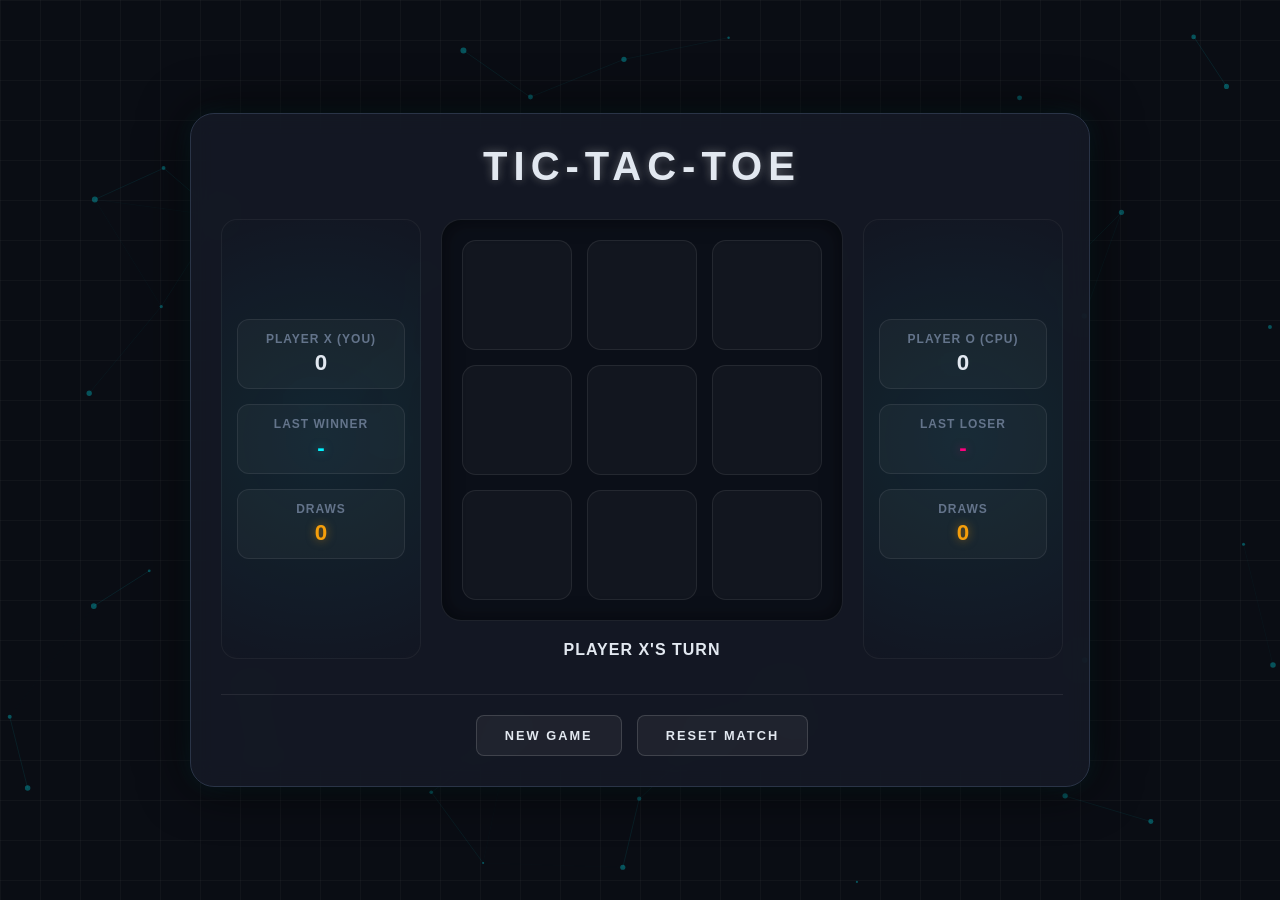
==== index1.html @ 03a9eb4c "Added index" ====
<!DOCTYPE html>
<html lang="en">
<head>
    <meta charset="UTF-8">
    <meta name="viewport" content="width=device-width, initial-scale=1.0">
    <title>Cyber-Industrial Tic-Tac-Toe</title>
    <link rel="stylesheet" href="style.css">
    <!-- <style>
        :root {
            --bg-dark: #0a0d14;
            --panel-bg: rgba(22, 27, 38, 0.85);
            --panel-border: #2a3447;
            --text-light: #e2e8f0;
            --text-muted: #64748b;
            --cyan-glow: #00f3ff;
            --pink-glow: #ff007f;
            --laser-glow: #d88eff;
            --gold-glow: #f59e0b;
        }

        * {
            box-sizing: border-box;
            margin: 0;
            padding: 0;
            user-select: none;
        }

        body {
            background-color: var(--bg-dark);
            font-family: 'Segoe UI', Roboto, sans-serif;
            display: flex;
            justify-content: center;
            align-items: center;
            min-height: 100vh;
            overflow: hidden;
            position: relative;
        }

        /* Animated Graphic Background Elements */
        #bg-canvas {
            position: absolute;
            top: 0;
            left: 0;
            width: 100%;
            height: 100%;
            z-index: 1;
            pointer-events: none;
        }

        .grid-overlay {
            position: absolute;
            top: 0;
            left: 0;
            width: 100%;
            height: 100%;
            background-image: 
                linear-gradient(to right, rgba(255, 255, 255, 0.03) 1px, transparent 1px),
                linear-gradient(to bottom, rgba(255, 255, 255, 0.03) 1px, transparent 1px);
            background-size: 40px 40px;
            z-index: 2;
            pointer-events: none;
        }

        /* Main Console Layout */
        .console-container {
            position: relative;
            z-index: 10;
            background: var(--panel-bg);
            backdrop-filter: blur(12px);
            border: 1px solid var(--panel-border);
            border-radius: 24px;
            box-shadow: 
                0 0 50px rgba(0, 0, 0, 0.8),
                0 0 20px rgba(0, 243, 255, 0.1);
            width: 900px;
            padding: 30px;
            display: grid;
            grid-template-columns: 200px 1fr 200px;
            gap: 20px;
        }

        /* Header */
        .console-header {
            grid-column: span 3;
            text-align: center;
            margin-bottom: 10px;
        }

        .console-header h1 {
            font-size: 2.5rem;
            font-weight: 900;
            color: var(--text-light);
            letter-spacing: 6px;
            text-transform: uppercase;
            text-shadow: 0 0 10px rgba(255, 255, 255, 0.3);
        }

        /* Side Panels */
        .side-panel {
            background: radial-gradient( circle , rgba(0, 242, 255, 0.067) 0%, transparent 100%);
            border: 1px solid rgba(255, 255, 255, 0.05);
            border-radius: 16px;
            padding: 15px;
            display: flex;
            flex-direction: column;
            justify-content: center;
            gap: 15px;
            align-items: center;
        }

        /* Board Area */
        .game-center {
            display: flex;
            flex-direction: column;
            align-items: center;
            position: relative;
        }

        .board {
            display: grid;
            grid-template-columns: repeat(3, 110px);
            grid-template-rows: repeat(3, 110px);
            gap: 15px;
            background: rgba(10, 14, 23, 0.8);
            padding: 20px;
            border-radius: 20px;
            border: 1px solid rgba(255, 255, 255, 0.08);
            box-shadow: inset 0 0 20px rgba(0, 0, 0, 0.5);
            position: relative;
        }

        .cell {
            background: rgba(255, 255, 255, 0.03);
            border: 1px solid rgba(255, 255, 255, 0.08);
            border-radius: 14px;
            cursor: pointer;
            display: flex;
            justify-content: center;
            align-items: center;
            font-size: 2.5rem;
            font-weight: 900;
            transition: all 0.2s ease;
            position: relative;
        }

        .cell:hover:not(.occupied) {
            background: rgba(255, 255, 255, 0.08);
            border-color: rgba(255, 255, 255, 0.2);
            transform: scale(1.02);
        }

        /* Token Glows */
        .cell.x {
            color: var(--cyan-glow);
            text-shadow: 0 0 15px var(--cyan-glow);
        }

        .cell.o {
            color: var(--pink-glow);
            text-shadow: 0 0 15px var(--pink-glow);
        }

        /* Winning Line Laser */
        .strike-laser {
            position: absolute;
            top: 0;
            left: 0;
            width: 100%;
            height: 100%;
            pointer-events: none;
            z-index: 10;
            display: none;
        }

        .strike-laser.active {
            display: block;
        }

        .laser-line {
            stroke: #fff;
            stroke-width: 6;
            stroke-linecap: round;
            filter: drop-shadow(0 0 5px #fff) 
                    drop-shadow(0 0 10px var(--laser-glow)) 
                    drop-shadow(0 0 20px var(--laser-glow));
        }

        /* Stat Widgets */
        .widget {
            background: rgba(255, 255, 255, 0.03);
            border: 1px solid rgba(255, 255, 255, 0.08);
            border-radius: 12px;
            padding: 12px;
            width: 100%;
            text-align: center;
        }

        .widget-title {
            font-size: 0.75rem;
            font-weight: 700;
            text-transform: uppercase;
            color: var(--text-muted);
            letter-spacing: 1px;
            margin-bottom: 4px;
        }

        .widget-value {
            font-size: 1.4rem;
            font-weight: 800;
            color: var(--text-light);
        }

        .widget-value.winner-text {
            color: var(--cyan-glow);
            text-shadow: 0 0 10px rgba(0, 243, 255, 0.5);
        }

        .widget-value.loser-text {
            color: var(--pink-glow);
            text-shadow: 0 0 10px rgba(255, 0, 127, 0.5);
        }

        .widget-value.draw-text {
            color: var(--gold-glow);
            text-shadow: 0 0 10px rgba(245, 158, 11, 0.5);
        }

        .status-bar {
            margin-top: 20px;
            font-weight: 700;
            color: var(--text-light);
            letter-spacing: 1px;
            text-transform: uppercase;
        }

        /* Controls */
        .controls-row {
            grid-column: span 3;
            display: flex;
            justify-content: center;
            gap: 15px;
            margin-top: 15px;
            border-top: 1px solid rgba(255, 255, 255, 0.08);
            padding-top: 20px;
        }

        .btn {
            background: rgba(255, 255, 255, 0.05);
            border: 1px solid rgba(255, 255, 255, 0.15);
            border-radius: 8px;
            color: var(--text-light);
            cursor: pointer;
            font-size: 0.8rem;
            font-weight: 700;
            letter-spacing: 2px;
            padding: 12px 28px;
            text-transform: uppercase;
            transition: all 0.2s ease;
        }

        .btn:hover {
            background: rgba(255, 255, 255, 0.15);
            border-color: rgba(255, 255, 255, 0.3);
            box-shadow: 0 0 15px rgba(255, 255, 255, 0.1);
        }
    </style> -->
</head>
<body>

<!-- Animated Graphic Background Canvas -->
<canvas id="bg-canvas"></canvas>
<div class="grid-overlay"></div>

<!-- Game UI Console -->
<div class="console-container">
    
    <header class="console-header">
        <h1>Tic-Tac-Toe</h1>
    </header>

    <!-- Left Side Panel (Player X & Winner Stats) -->
    <aside class="side-panel">
        <div class="widget">
            <div class="widget-title">Player X (You)</div>
            <div class="widget-value" id="scoreX">0</div>
        </div>
        <div class="widget">
            <div class="widget-title">Last Winner</div>
            <div class="widget-value winner-text" id="lastWinner">-</div>
        </div>
        <div class="widget">
            <div class="widget-title">Draws</div>
            <div class="widget-value draw-text" id="drawsCount">0</div>
        </div>
    </aside>

    <!-- Center Board Area -->
    <main class="game-center">
        <div class="board" id="board">
            <div class="cell" data-index="0"></div>
            <div class="cell" data-index="1"></div>
            <div class="cell" data-index="2"></div>
            <div class="cell" data-index="3"></div>
            <div class="cell" data-index="4"></div>
            <div class="cell" data-index="5"></div>
            <div class="cell" data-index="6"></div>
            <div class="cell" data-index="7"></div>
            <div class="cell" data-index="8"></div>
            
            <svg class="strike-laser" id="laserCanvas">
                <line class="laser-line" id="laserLine" x1="0" y1="0" x2="0" y2="0"/>
            </svg>
        </div>
        
        <div class="status-bar" id="statusDisplay">Player X's Turn</div>
    </main>

    <!-- Right Side Panel (Player O & Loser Stats) -->
    <aside class="side-panel">
        <div class="widget">
            <div class="widget-title">Player O (CPU)</div>
            <div class="widget-value" id="scoreO">0</div>
        </div>
        <div class="widget">
            <div class="widget-title">Last Loser</div>
            <div class="widget-value loser-text" id="lastLoser">-</div>
        </div>
        <div class="widget">
            <div class="widget-title">Draws</div>
            <div class="widget-value draw-text" id="drawsCountRight">0</div>
        </div>
    </aside>

    <footer class="controls-row">
        <button class="btn" onclick="resetBoard()">New Game</button>
        <button class="btn" onclick="resetMatch()">Reset Match</button>
    </footer>
</div>

<!-- <script>
    /* ================= BACKGROUND GRAPHICS (CANVAS) ================= */
    const canvas = document.getElementById('bg-canvas');
    const ctx = canvas.getContext('2d');

    let particles = [];
    const particleCount = 45;

    function resizeCanvas() {
        canvas.width = window.innerWidth;
        canvas.height = window.innerHeight;
    }
    window.addEventListener('resize', resizeCanvas);
    resizeCanvas();

    class Particle {
        constructor() {
            this.x = Math.random() * canvas.width;
            this.y = Math.random() * canvas.height;
            this.vx = (Math.random() - 0.5) * 0.5;
            this.vy = (Math.random() - 0.5) * 0.5;
            this.radius = Math.random() * 2 + 1;
        }

        update() {
            this.x += this.vx;
            this.y += this.vy;

            if (this.x < 0 || this.x > canvas.width) this.vx *= -1;
            if (this.y < 0 || this.y > canvas.height) this.vy *= -1;
        }

        draw() {
            ctx.beginPath();
            ctx.arc(this.x, this.y, this.radius, 0, Math.PI * 2);
            ctx.fillStyle = 'rgba(0, 243, 255, 0.3)';
            ctx.fill();
        }
    }

    for (let i = 0; i < particleCount; i++) {
        particles.push(new Particle());
    }

    function animateBackground() {
        ctx.clearRect(0, 0, canvas.width, canvas.height);

        for (let i = 0; i < particles.length; i++) {
            particles[i].update();
            particles[i].draw();

            for (let j = i + 1; j < particles.length; j++) {
                const dx = particles[i].x - particles[j].x;
                const dy = particles[i].y - particles[j].y;
                const dist = Math.sqrt(dx * dx + dy * dy);

                if (dist < 150) {
                    ctx.beginPath();
                    ctx.moveTo(particles[i].x, particles[i].y);
                    ctx.lineTo(particles[j].x, particles[j].y);
                    ctx.strokeStyle = `rgba(0, 243, 255, ${0.15 * (1 - dist / 150)})`;
                    ctx.lineWidth = 1;
                    ctx.stroke();
                }
            }
        }
        requestAnimationFrame(animateBackground);
    }
    animateBackground();

    /* ================= GAME LOGIC ================= */
    const boardEl = document.getElementById('board');
    const cells = document.querySelectorAll('.cell');
    const statusDisplay = document.getElementById('statusDisplay');
    const laserCanvas = document.getElementById('laserCanvas');
    const laserLine = document.getElementById('laserLine');
    
    let boardState = ["", "", "", "", "", "", "", "", ""];
    let isGameActive = true;
    let currentPlayer = "X";
    
    // Game Statistics
    let scores = { X: 0, O: 0 };
    let draws = 0;

    const winningConditions = [
        [0, 1, 2], [3, 4, 5], [6, 7, 8],
        [0, 3, 6], [1, 4, 7], [2, 5, 8],
        [0, 4, 8], [2, 4, 6]
    ];

    function handleCellClick(e) {
        const clickedCell = e.target;
        const clickedIndex = parseInt(clickedCell.getAttribute('data-index'));

        if (boardState[clickedIndex] !== "" || !isGameActive) return;

        makeMove(clickedCell, clickedIndex, currentPlayer);
        evaluateRules();
    }

    function makeMove(cell, index, player) {
        boardState[index] = player;
        cell.textContent = player;
        cell.classList.add(player.toLowerCase(), 'occupied');
    }

    function evaluateRules() {
        let roundWon = false;
        let winCombo = null;

        for (let i = 0; i < winningConditions.length; i++) {
            const [a, b, c] = winningConditions[i];
            if (boardState[a] && boardState[a] === boardState[b] && boardState[a] === boardState[c]) {
                roundWon = true;
                winCombo = winningConditions[i];
                break;
            }
        }

        if (roundWon) {
            const loser = currentPlayer === "X" ? "O" : "X";
            statusDisplay.textContent = `Player ${currentPlayer} Wins!`;
            isGameActive = false;
            scores[currentPlayer]++;
            
            // Update Stats Display
            document.getElementById('lastWinner').textContent = currentPlayer;
            document.getElementById('lastLoser').textContent = loser;
            
            updateScoreboard();
            triggerLaserStrike(winCombo);
            return;
        }

        if (!boardState.includes("")) {
            statusDisplay.textContent = "Match Tied!";
            isGameActive = false;
            draws++;
            document.getElementById('drawsCount').textContent = draws;
            document.getElementById('drawsCountRight').textContent = draws;
            return;
        }

        currentPlayer = currentPlayer === "X" ? "O" : "X";
        statusDisplay.textContent = `${currentPlayer}'s Turn`;
    }

    function triggerLaserStrike(combo) {
        const firstCell = cells[combo[0]];
        const lastCell = cells[combo[2]];
        
        const boardRect = boardEl.getBoundingClientRect();
        const firstRect = firstCell.getBoundingClientRect();
        const lastRect = lastCell.getBoundingClientRect();

        const x1 = (firstRect.left + firstRect.width / 2) - boardRect.left;
        const y1 = (firstRect.top + firstRect.height / 2) - boardRect.top;
        const x2 = (lastRect.left + lastRect.width / 2) - boardRect.left;
        const y2 = (lastRect.top + lastRect.height / 2) - boardRect.top;

        laserLine.setAttribute('x1', x1);
        laserLine.setAttribute('y1', y1);
        laserLine.setAttribute('x2', x2);
        laserLine.setAttribute('y2', y2);

        laserCanvas.classList.add('active');
    }

    function updateScoreboard() {
        document.getElementById('scoreX').textContent = scores.X;
        document.getElementById('scoreO').textContent = scores.O;
    }

    function resetBoard() {
        boardState = ["", "", "", "", "", "", "", "", ""];
        isGameActive = true;
        currentPlayer = "X";
        statusDisplay.textContent = "Player X's Turn";
        laserCanvas.classList.remove('active');
        cells.forEach(cell => {
            cell.textContent = "";
            cell.className = "cell";
        });
    }

    function resetMatch() {
        scores = { X: 0, O: 0 };
        draws = 0;
        document.getElementById('lastWinner').textContent = "-";
        document.getElementById('lastLoser').textContent = "-";
        document.getElementById('drawsCount').textContent = "0";
        document.getElementById('drawsCountRight').textContent = "0";
        updateScoreboard();
        resetBoard();
    }

    cells.forEach(cell => cell.addEventListener('click', handleCellClick));
</script> -->

<script src="script.js"></script>

</body>
</html>
---- style.css ----
:root {
            --bg-dark: #0a0d14;
            --panel-bg: rgba(22, 27, 38, 0.85);
            --panel-border: #2a3447;
            --text-light: #e2e8f0;
            --text-muted: #64748b;
            --cyan-glow: #00f3ff;
            --pink-glow: #ff007f;
            --laser-glow: #d88eff;
            --gold-glow: #f59e0b;
        }

        * {
            box-sizing: border-box;
            margin: 0;
            padding: 0;
            user-select: none;
        }

        body {
            background-color: var(--bg-dark);
            font-family: 'Segoe UI', Roboto, sans-serif;
            display: flex;
            justify-content: center;
            align-items: center;
            min-height: 100vh;
            overflow: hidden;
            position: relative;
        }

        /* Animated Graphic Background Elements */
        #bg-canvas {
            position: absolute;
            top: 0;
            left: 0;
            width: 100%;
            height: 100%;
            z-index: 1;
            pointer-events: none;
        }

        .grid-overlay {
            position: absolute;
            top: 0;
            left: 0;
            width: 100%;
            height: 100%;
            background-image: 
                linear-gradient(to right, rgba(255, 255, 255, 0.03) 1px, transparent 1px),
                linear-gradient(to bottom, rgba(255, 255, 255, 0.03) 1px, transparent 1px);
            background-size: 40px 40px;
            z-index: 2;
            pointer-events: none;
        }

        /* Main Console Layout */
        .console-container {
            position: relative;
            z-index: 10;
            background: var(--panel-bg);
            backdrop-filter: blur(12px);
            border: 1px solid var(--panel-border);
            border-radius: 24px;
            box-shadow: 
                0 0 50px rgba(0, 0, 0, 0.8),
                0 0 20px rgba(0, 243, 255, 0.1);
            width: 900px;
            padding: 30px;
            display: grid;
            grid-template-columns: 200px 1fr 200px;
            gap: 20px;
        }

        /* Header */
        .console-header {
            grid-column: span 3;
            text-align: center;
            margin-bottom: 10px;
        }

        .console-header h1 {
            font-size: 2.5rem;
            font-weight: 900;
            color: var(--text-light);
            letter-spacing: 6px;
            text-transform: uppercase;
            text-shadow: 0 0 10px rgba(255, 255, 255, 0.3);
        }

        /* Side Panels */
        .side-panel {
            background: radial-gradient( circle , rgba(0, 242, 255, 0.067) 0%, transparent 100%);
            border: 1px solid rgba(255, 255, 255, 0.05);
            border-radius: 16px;
            padding: 15px;
            display: flex;
            flex-direction: column;
            justify-content: center;
            gap: 15px;
            align-items: center;
        }

        /* Board Area */
        .game-center {
            display: flex;
            flex-direction: column;
            align-items: center;
            position: relative;
        }

        .board {
            display: grid;
            grid-template-columns: repeat(3, 110px);
            grid-template-rows: repeat(3, 110px);
            gap: 15px;
            background: rgba(10, 14, 23, 0.8);
            padding: 20px;
            border-radius: 20px;
            border: 1px solid rgba(255, 255, 255, 0.08);
            box-shadow: inset 0 0 20px rgba(0, 0, 0, 0.5);
            position: relative;
        }

        .cell {
            background: rgba(255, 255, 255, 0.03);
            border: 1px solid rgba(255, 255, 255, 0.08);
            border-radius: 14px;
            cursor: pointer;
            display: flex;
            justify-content: center;
            align-items: center;
            font-size: 2.5rem;
            font-weight: 900;
            transition: all 0.2s ease;
            position: relative;
        }

        .cell:hover:not(.occupied) {
            background: rgba(255, 255, 255, 0.08);
            border-color: rgba(255, 255, 255, 0.2);
            transform: scale(1.02);
        }

        /* Token Glows */
        .cell.x {
            color: var(--cyan-glow);
            text-shadow: 0 0 15px var(--cyan-glow);
        }

        .cell.o {
            color: var(--pink-glow);
            text-shadow: 0 0 15px var(--pink-glow);
        }

        /* Winning Line Laser */
        .strike-laser {
            position: absolute;
            top: 0;
            left: 0;
            width: 100%;
            height: 100%;
            pointer-events: none;
            z-index: 10;
            display: none;
        }

        .strike-laser.active {
            display: block;
        }

        .laser-line {
            stroke: #fff;
            stroke-width: 6;
            stroke-linecap: round;
            filter: drop-shadow(0 0 5px #fff) 
                    drop-shadow(0 0 10px var(--laser-glow)) 
                    drop-shadow(0 0 20px var(--laser-glow));
        }

        /* Stat Widgets */
        .widget {
            background: rgba(255, 255, 255, 0.03);
            border: 1px solid rgba(255, 255, 255, 0.08);
            border-radius: 12px;
            padding: 12px;
            width: 100%;
            text-align: center;
        }

        .widget-title {
            font-size: 0.75rem;
            font-weight: 700;
            text-transform: uppercase;
            color: var(--text-muted);
            letter-spacing: 1px;
            margin-bottom: 4px;
        }

        .widget-value {
            font-size: 1.4rem;
            font-weight: 800;
            color: var(--text-light);
        }

        .widget-value.winner-text {
            color: var(--cyan-glow);
            text-shadow: 0 0 10px rgba(0, 243, 255, 0.5);
        }

        .widget-value.loser-text {
            color: var(--pink-glow);
            text-shadow: 0 0 10px rgba(255, 0, 127, 0.5);
        }

        .widget-value.draw-text {
            color: var(--gold-glow);
            text-shadow: 0 0 10px rgba(245, 158, 11, 0.5);
        }

        .status-bar {
            margin-top: 20px;
            font-weight: 700;
            color: var(--text-light);
            letter-spacing: 1px;
            text-transform: uppercase;
        }

        /* Controls */
        .controls-row {
            grid-column: span 3;
            display: flex;
            justify-content: center;
            gap: 15px;
            margin-top: 15px;
            border-top: 1px solid rgba(255, 255, 255, 0.08);
            padding-top: 20px;
        }

        .btn {
            background: rgba(255, 255, 255, 0.05);
            border: 1px solid rgba(255, 255, 255, 0.15);
            border-radius: 8px;
            color: var(--text-light);
            cursor: pointer;
            font-size: 0.8rem;
            font-weight: 700;
            letter-spacing: 2px;
            padding: 12px 28px;
            text-transform: uppercase;
            transition: all 0.2s ease;
        }

        .btn:hover {
            background: rgba(255, 255, 255, 0.15);
            border-color: rgba(255, 255, 255, 0.3);
            box-shadow: 0 0 15px rgba(255, 255, 255, 0.1);
        }
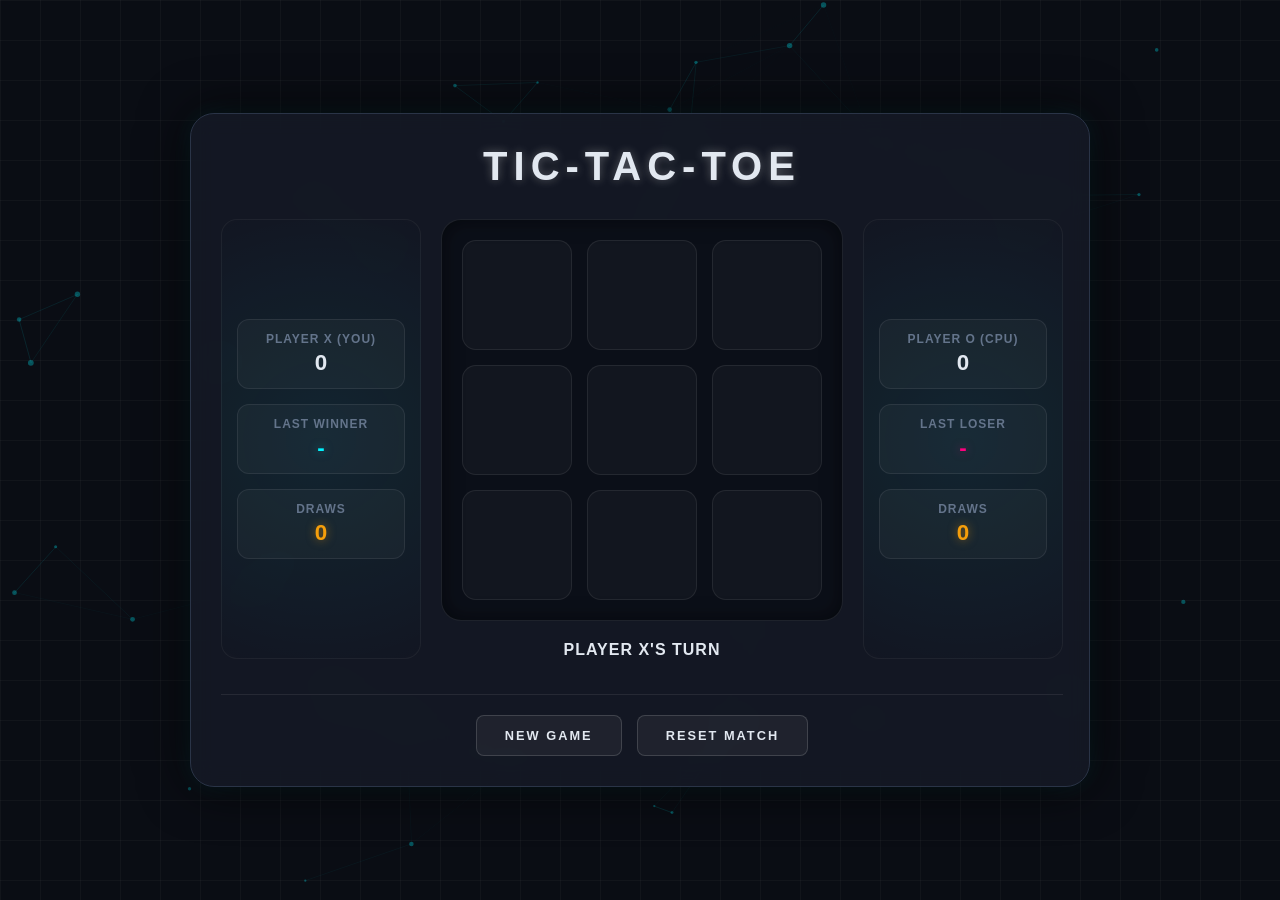
==== commit db8bf5ac: "Added index1" ====
--- a/index1.html
+++ b/index1.html
@@ -5,265 +5,7 @@
     <meta name="viewport" content="width=device-width, initial-scale=1.0">
     <title>Cyber-Industrial Tic-Tac-Toe</title>
     <link rel="stylesheet" href="style.css">
-    <!-- <style>
-        :root {
-            --bg-dark: #0a0d14;
-            --panel-bg: rgba(22, 27, 38, 0.85);
-            --panel-border: #2a3447;
-            --text-light: #e2e8f0;
-            --text-muted: #64748b;
-            --cyan-glow: #00f3ff;
-            --pink-glow: #ff007f;
-            --laser-glow: #d88eff;
-            --gold-glow: #f59e0b;
-        }
-
-        * {
-            box-sizing: border-box;
-            margin: 0;
-            padding: 0;
-            user-select: none;
-        }
-
-        body {
-            background-color: var(--bg-dark);
-            font-family: 'Segoe UI', Roboto, sans-serif;
-            display: flex;
-            justify-content: center;
-            align-items: center;
-            min-height: 100vh;
-            overflow: hidden;
-            position: relative;
-        }
-
-        /* Animated Graphic Background Elements */
-        #bg-canvas {
-            position: absolute;
-            top: 0;
-            left: 0;
-            width: 100%;
-            height: 100%;
-            z-index: 1;
-            pointer-events: none;
-        }
-
-        .grid-overlay {
-            position: absolute;
-            top: 0;
-            left: 0;
-            width: 100%;
-            height: 100%;
-            background-image: 
-                linear-gradient(to right, rgba(255, 255, 255, 0.03) 1px, transparent 1px),
-                linear-gradient(to bottom, rgba(255, 255, 255, 0.03) 1px, transparent 1px);
-            background-size: 40px 40px;
-            z-index: 2;
-            pointer-events: none;
-        }
-
-        /* Main Console Layout */
-        .console-container {
-            position: relative;
-            z-index: 10;
-            background: var(--panel-bg);
-            backdrop-filter: blur(12px);
-            border: 1px solid var(--panel-border);
-            border-radius: 24px;
-            box-shadow: 
-                0 0 50px rgba(0, 0, 0, 0.8),
-                0 0 20px rgba(0, 243, 255, 0.1);
-            width: 900px;
-            padding: 30px;
-            display: grid;
-            grid-template-columns: 200px 1fr 200px;
-            gap: 20px;
-        }
-
-        /* Header */
-        .console-header {
-            grid-column: span 3;
-            text-align: center;
-            margin-bottom: 10px;
-        }
-
-        .console-header h1 {
-            font-size: 2.5rem;
-            font-weight: 900;
-            color: var(--text-light);
-            letter-spacing: 6px;
-            text-transform: uppercase;
-            text-shadow: 0 0 10px rgba(255, 255, 255, 0.3);
-        }
-
-        /* Side Panels */
-        .side-panel {
-            background: radial-gradient( circle , rgba(0, 242, 255, 0.067) 0%, transparent 100%);
-            border: 1px solid rgba(255, 255, 255, 0.05);
-            border-radius: 16px;
-            padding: 15px;
-            display: flex;
-            flex-direction: column;
-            justify-content: center;
-            gap: 15px;
-            align-items: center;
-        }
-
-        /* Board Area */
-        .game-center {
-            display: flex;
-            flex-direction: column;
-            align-items: center;
-            position: relative;
-        }
-
-        .board {
-            display: grid;
-            grid-template-columns: repeat(3, 110px);
-            grid-template-rows: repeat(3, 110px);
-            gap: 15px;
-            background: rgba(10, 14, 23, 0.8);
-            padding: 20px;
-            border-radius: 20px;
-            border: 1px solid rgba(255, 255, 255, 0.08);
-            box-shadow: inset 0 0 20px rgba(0, 0, 0, 0.5);
-            position: relative;
-        }
-
-        .cell {
-            background: rgba(255, 255, 255, 0.03);
-            border: 1px solid rgba(255, 255, 255, 0.08);
-            border-radius: 14px;
-            cursor: pointer;
-            display: flex;
-            justify-content: center;
-            align-items: center;
-            font-size: 2.5rem;
-            font-weight: 900;
-            transition: all 0.2s ease;
-            position: relative;
-        }
-
-        .cell:hover:not(.occupied) {
-            background: rgba(255, 255, 255, 0.08);
-            border-color: rgba(255, 255, 255, 0.2);
-            transform: scale(1.02);
-        }
-
-        /* Token Glows */
-        .cell.x {
-            color: var(--cyan-glow);
-            text-shadow: 0 0 15px var(--cyan-glow);
-        }
-
-        .cell.o {
-            color: var(--pink-glow);
-            text-shadow: 0 0 15px var(--pink-glow);
-        }
-
-        /* Winning Line Laser */
-        .strike-laser {
-            position: absolute;
-            top: 0;
-            left: 0;
-            width: 100%;
-            height: 100%;
-            pointer-events: none;
-            z-index: 10;
-            display: none;
-        }
-
-        .strike-laser.active {
-            display: block;
-        }
-
-        .laser-line {
-            stroke: #fff;
-            stroke-width: 6;
-            stroke-linecap: round;
-            filter: drop-shadow(0 0 5px #fff) 
-                    drop-shadow(0 0 10px var(--laser-glow)) 
-                    drop-shadow(0 0 20px var(--laser-glow));
-        }
-
-        /* Stat Widgets */
-        .widget {
-            background: rgba(255, 255, 255, 0.03);
-            border: 1px solid rgba(255, 255, 255, 0.08);
-            border-radius: 12px;
-            padding: 12px;
-            width: 100%;
-            text-align: center;
-        }
-
-        .widget-title {
-            font-size: 0.75rem;
-            font-weight: 700;
-            text-transform: uppercase;
-            color: var(--text-muted);
-            letter-spacing: 1px;
-            margin-bottom: 4px;
-        }
-
-        .widget-value {
-            font-size: 1.4rem;
-            font-weight: 800;
-            color: var(--text-light);
-        }
-
-        .widget-value.winner-text {
-            color: var(--cyan-glow);
-            text-shadow: 0 0 10px rgba(0, 243, 255, 0.5);
-        }
-
-        .widget-value.loser-text {
-            color: var(--pink-glow);
-            text-shadow: 0 0 10px rgba(255, 0, 127, 0.5);
-        }
-
-        .widget-value.draw-text {
-            color: var(--gold-glow);
-            text-shadow: 0 0 10px rgba(245, 158, 11, 0.5);
-        }
-
-        .status-bar {
-            margin-top: 20px;
-            font-weight: 700;
-            color: var(--text-light);
-            letter-spacing: 1px;
-            text-transform: uppercase;
-        }
-
-        /* Controls */
-        .controls-row {
-            grid-column: span 3;
-            display: flex;
-            justify-content: center;
-            gap: 15px;
-            margin-top: 15px;
-            border-top: 1px solid rgba(255, 255, 255, 0.08);
-            padding-top: 20px;
-        }
-
-        .btn {
-            background: rgba(255, 255, 255, 0.05);
-            border: 1px solid rgba(255, 255, 255, 0.15);
-            border-radius: 8px;
-            color: var(--text-light);
-            cursor: pointer;
-            font-size: 0.8rem;
-            font-weight: 700;
-            letter-spacing: 2px;
-            padding: 12px 28px;
-            text-transform: uppercase;
-            transition: all 0.2s ease;
-        }
-
-        .btn:hover {
-            background: rgba(255, 255, 255, 0.15);
-            border-color: rgba(255, 255, 255, 0.3);
-            box-shadow: 0 0 15px rgba(255, 255, 255, 0.1);
-        }
-    </style> -->
+    
 </head>
 <body>
 
